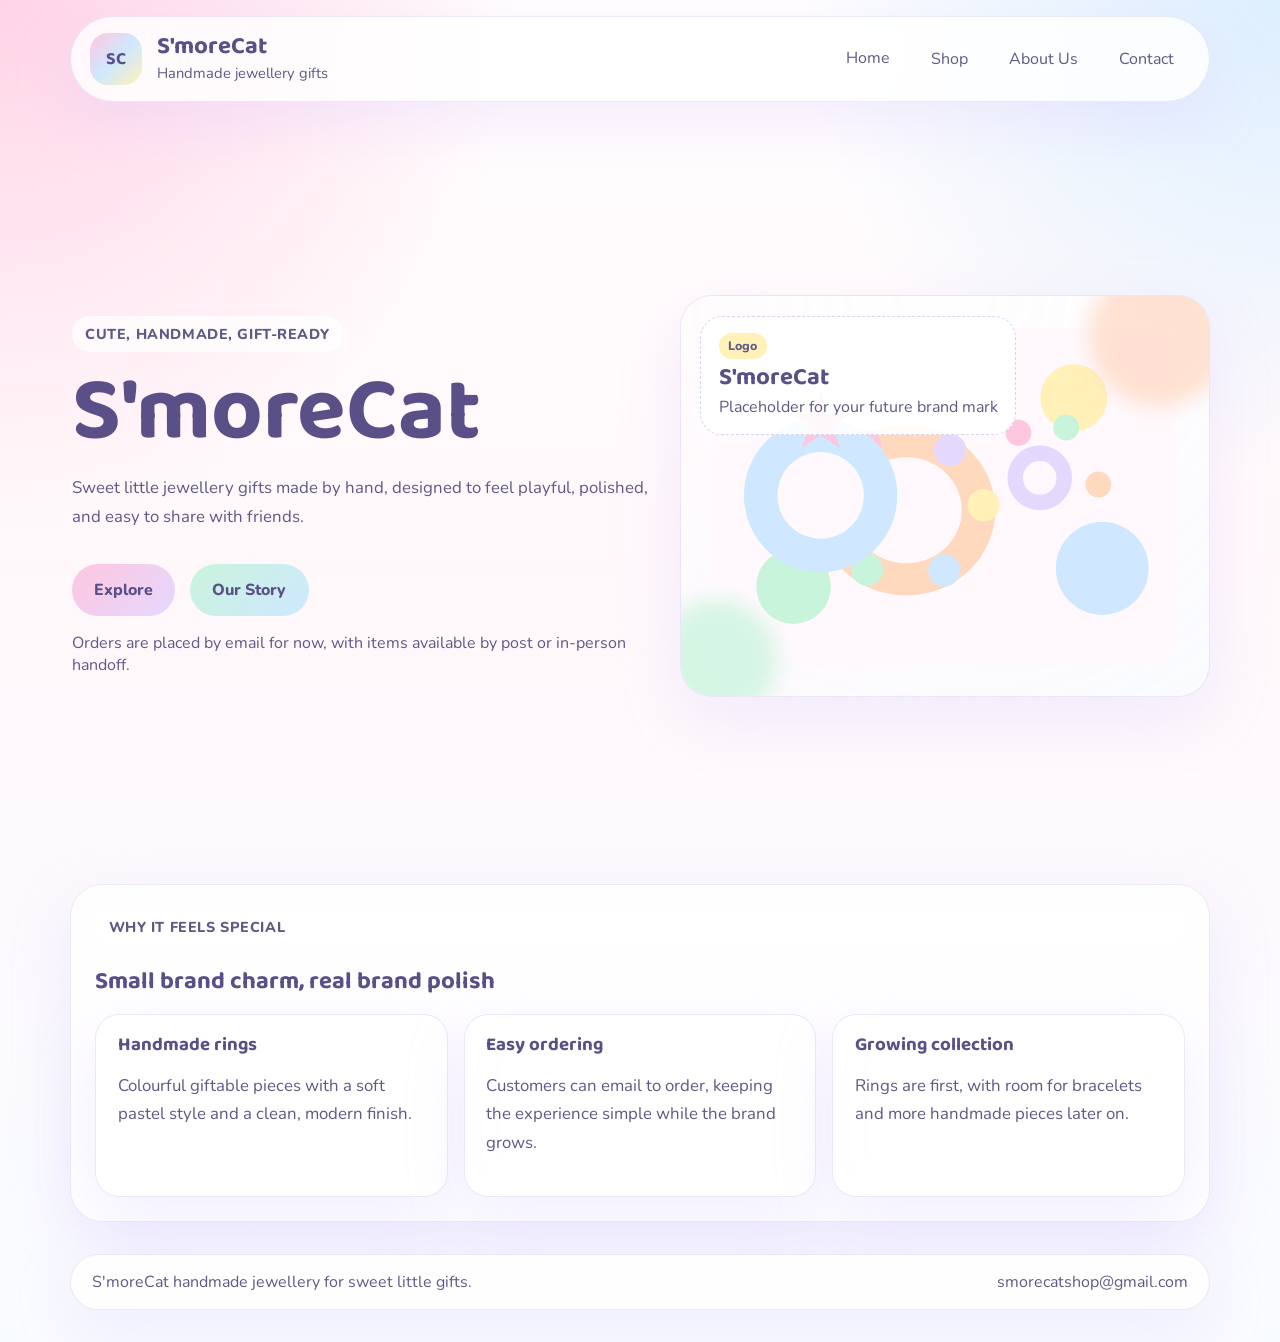
==== index.html @ ceff80d1 "Initial S'moreCat website" ====
<!DOCTYPE html>
<html lang="en">
  <head>
    <meta charset="UTF-8" />
    <meta name="viewport" content="width=device-width, initial-scale=1.0" />
    <title>S'moreCat | Handmade Jewellery Gifts</title>
    <meta
      name="description"
      content="S'moreCat makes cute handmade jewellery gifts with a pastel, playful style."
    />
    <link rel="preconnect" href="https://fonts.googleapis.com" />
    <link rel="preconnect" href="https://fonts.gstatic.com" crossorigin />
    <link
      href="https://fonts.googleapis.com/css2?family=Baloo+2:wght@500;600;700&family=Nunito:wght@400;500;700;800&display=swap"
      rel="stylesheet"
    />
    <link rel="stylesheet" href="./styles.css" />
  </head>
  <body>
    <div class="page-shell">
      <header class="site-header">
        <a class="brand" href="./index.html" aria-label="S'moreCat home">
          <span class="brand-mark" aria-hidden="true">SC</span>
          <span>
            <strong class="brand-name">S'moreCat</strong>
            <span class="brand-tag">Handmade jewellery gifts</span>
          </span>
        </a>
        <nav class="site-nav" aria-label="Main navigation">
          <a class="nav-link current" href="./index.html">Home</a>
          <a class="nav-link" href="./shop.html">Shop</a>
          <a class="nav-link" href="./about.html">About Us</a>
          <a class="nav-link" href="./contact.html">Contact</a>
        </nav>
      </header>

      <main>
        <section class="hero">
          <div class="hero-copy">
            <p class="eyebrow">Cute, handmade, gift-ready</p>
            <h1>S'moreCat</h1>
            <p class="hero-text">
              Sweet little jewellery gifts made by hand, designed to feel playful,
              polished, and easy to share with friends.
            </p>
            <div class="hero-actions">
              <a class="button button-primary" href="./shop.html">Explore</a>
              <a class="button button-secondary" href="./about.html">Our Story</a>
            </div>
            <p class="hero-note">
              Orders are placed by email for now, with items available by post or
              in-person handoff.
            </p>
          </div>

          <div class="hero-art" aria-label="Illustration area with logo placeholder">
            <div class="logo-placeholder">
              <span class="logo-badge">Logo</span>
              <h2>S'moreCat</h2>
              <p>Placeholder for your future brand mark</p>
            </div>
            <img
              src="./assets/hero-jewellery.svg"
              alt="Pastel illustration of rings and charms"
            />
          </div>
        </section>

        <section class="section-card">
          <div class="section-heading">
            <p class="eyebrow">Why it feels special</p>
            <h2>Small brand charm, real brand polish</h2>
          </div>
          <div class="feature-grid">
            <article class="feature-card">
              <h3>Handmade rings</h3>
              <p>
                Colourful giftable pieces with a soft pastel style and a clean,
                modern finish.
              </p>
            </article>
            <article class="feature-card">
              <h3>Easy ordering</h3>
              <p>
                Customers can email to order, keeping the experience simple while
                the brand grows.
              </p>
            </article>
            <article class="feature-card">
              <h3>Growing collection</h3>
              <p>
                Rings are first, with room for bracelets and more handmade pieces
                later on.
              </p>
            </article>
          </div>
        </section>
      </main>

      <footer class="site-footer">
        <p>S'moreCat handmade jewellery for sweet little gifts.</p>
        <a href="mailto:smorecatshop@gmail.com">smorecatshop@gmail.com</a>
      </footer>
    </div>
  </body>
</html>
---- styles.css ----
:root {
  --bg: #fffafc;
  --surface: rgba(255, 255, 255, 0.82);
  --surface-strong: #ffffff;
  --text: #5d5a85;
  --heading: #5b4f88;
  --pink: #ffc6df;
  --peach: #ffd9be;
  --yellow: #fff1b8;
  --mint: #c9f4dc;
  --sky: #cfe8ff;
  --lilac: #e5d8ff;
  --border: rgba(146, 132, 208, 0.18);
  --shadow: 0 20px 60px rgba(207, 182, 255, 0.22);
  --radius-xl: 32px;
  --radius-lg: 24px;
  --radius-md: 18px;
  --max-width: 1140px;
}

* {
  box-sizing: border-box;
}

html {
  scroll-behavior: smooth;
}

body {
  margin: 0;
  font-family: "Nunito", sans-serif;
  color: var(--text);
  background:
    radial-gradient(circle at top left, rgba(255, 198, 223, 0.75), transparent 28%),
    radial-gradient(circle at top right, rgba(207, 232, 255, 0.7), transparent 26%),
    linear-gradient(180deg, #fffefe 0%, #fff8fb 42%, #f8fbff 100%);
}

img {
  display: block;
  max-width: 100%;
}

a {
  color: inherit;
  text-decoration: none;
}

button,
input,
textarea {
  font: inherit;
}

.page-shell {
  width: min(calc(100% - 2rem), var(--max-width));
  margin: 0 auto;
  padding: 1rem 0 2rem;
}

.site-header,
.site-footer,
.section-card,
.product-card,
.feature-card,
.story-card,
.contact-card,
.contact-form,
.notice-banner {
  backdrop-filter: blur(18px);
  background: var(--surface);
  border: 1px solid var(--border);
  box-shadow: var(--shadow);
}

.site-header {
  display: flex;
  justify-content: space-between;
  align-items: center;
  gap: 1rem;
  padding: 1rem 1.2rem;
  border-radius: 999px;
  position: sticky;
  top: 1rem;
  z-index: 10;
}

.brand {
  display: inline-flex;
  align-items: center;
  gap: 0.9rem;
}

.brand-mark {
  display: grid;
  place-items: center;
  width: 52px;
  height: 52px;
  border-radius: 18px;
  background: linear-gradient(135deg, var(--pink), var(--sky), var(--yellow));
  color: var(--heading);
  font-family: "Baloo 2", cursive;
  font-size: 1.1rem;
  font-weight: 700;
}

.brand-name,
h1,
h2,
h3 {
  font-family: "Baloo 2", cursive;
  color: var(--heading);
  margin: 0;
  line-height: 1;
}

.brand-name {
  display: block;
  font-size: 1.5rem;
}

.brand-tag {
  display: block;
  margin-top: 0.2rem;
  font-size: 0.92rem;
}

.site-nav {
  display: flex;
  flex-wrap: wrap;
  justify-content: flex-end;
  gap: 0.55rem;
}

.nav-link {
  padding: 0.7rem 1rem;
  border-radius: 999px;
  transition: transform 180ms ease, background 180ms ease;
}

.nav-link:hover,
.nav-link:focus-visible,
.nav-link.current {
  background: rgba(255, 255, 255, 0.95);
  transform: translateY(-1px);
}

.hero,
.page-intro,
.story-layout,
.contact-grid {
  margin-top: 2rem;
}

.hero {
  display: grid;
  grid-template-columns: 1.05fr 0.95fr;
  gap: 1.5rem;
  align-items: center;
  min-height: calc(100vh - 11rem);
}

.hero-copy {
  padding: 1rem 0.25rem 1rem 0.1rem;
}

.eyebrow {
  display: inline-flex;
  margin: 0 0 1rem;
  padding: 0.5rem 0.85rem;
  border-radius: 999px;
  background: rgba(255, 255, 255, 0.72);
  font-size: 0.9rem;
  font-weight: 800;
  letter-spacing: 0.04em;
  text-transform: uppercase;
}

h1 {
  font-size: clamp(3rem, 8vw, 5.6rem);
}

.hero-text,
.page-intro p,
.future-copy,
.product-copy p,
.story-card p,
.feature-card p,
.contact-card p {
  line-height: 1.7;
  font-size: 1.05rem;
}

.hero-actions {
  display: flex;
  flex-wrap: wrap;
  gap: 0.9rem;
  margin: 2rem 0 1rem;
}

.button {
  display: inline-flex;
  align-items: center;
  justify-content: center;
  padding: 0.95rem 1.4rem;
  border: 0;
  border-radius: 999px;
  cursor: pointer;
  font-weight: 800;
  transition: transform 180ms ease, box-shadow 180ms ease;
}

.button:hover,
.button:focus-visible {
  transform: translateY(-2px);
  box-shadow: 0 16px 28px rgba(207, 182, 255, 0.28);
}

.button-primary {
  background: linear-gradient(135deg, var(--pink), var(--lilac));
  color: var(--heading);
}

.button-secondary,
.button-pill {
  background: linear-gradient(135deg, var(--mint), var(--sky));
  color: var(--heading);
}

.hero-note {
  max-width: 36rem;
  margin: 0;
}

.hero-art {
  position: relative;
  padding: 2rem;
  border-radius: var(--radius-xl);
  background:
    radial-gradient(circle at top, rgba(255, 255, 255, 0.95), rgba(255, 255, 255, 0.68)),
    linear-gradient(135deg, rgba(255, 198, 223, 0.32), rgba(207, 232, 255, 0.34));
  border: 1px solid var(--border);
  box-shadow: var(--shadow);
  overflow: hidden;
}

.hero-art::before,
.hero-art::after {
  content: "";
  position: absolute;
  border-radius: 50%;
  filter: blur(10px);
}

.hero-art::before {
  width: 140px;
  height: 140px;
  top: -30px;
  right: -20px;
  background: rgba(255, 214, 190, 0.7);
}

.hero-art::after {
  width: 120px;
  height: 120px;
  left: -24px;
  bottom: -24px;
  background: rgba(201, 244, 220, 0.75);
}

.logo-placeholder {
  position: absolute;
  top: 1.2rem;
  left: 1.2rem;
  padding: 1rem 1.1rem;
  border-radius: 22px;
  background: rgba(255, 255, 255, 0.88);
  border: 1px dashed rgba(146, 132, 208, 0.35);
}

.logo-badge {
  display: inline-block;
  margin-bottom: 0.45rem;
  padding: 0.3rem 0.6rem;
  border-radius: 999px;
  background: var(--yellow);
  font-size: 0.78rem;
  font-weight: 800;
}

.logo-placeholder p {
  margin: 0.35rem 0 0;
}

.section-card,
.notice-banner {
  border-radius: var(--radius-xl);
  padding: 1.5rem;
}

.section-card {
  margin-top: 1.6rem;
}

.section-heading {
  display: grid;
  gap: 0.5rem;
  margin-bottom: 1.25rem;
}

.section-heading h2,
.page-intro h1 {
  line-height: 1.05;
}

.feature-grid,
.product-grid,
.story-layout,
.contact-grid {
  display: grid;
  gap: 1rem;
}

.feature-grid {
  grid-template-columns: repeat(3, minmax(0, 1fr));
}

.feature-card,
.story-card {
  border-radius: var(--radius-lg);
  padding: 1.35rem;
}

.page-main {
  padding-top: 1rem;
}

.page-intro {
  max-width: 45rem;
}

.notice-banner {
  margin-top: 1.2rem;
  background: linear-gradient(135deg, rgba(255, 241, 184, 0.75), rgba(201, 244, 220, 0.65));
}

.notice-banner p {
  margin: 0;
  font-weight: 700;
}

.product-section {
  margin-top: 1.5rem;
}

.product-grid {
  grid-template-columns: repeat(3, minmax(0, 1fr));
}

.product-card {
  border-radius: var(--radius-xl);
  overflow: hidden;
}

.product-card img {
  aspect-ratio: 4 / 3;
  width: 100%;
  object-fit: cover;
  background: linear-gradient(135deg, rgba(255, 214, 190, 0.55), rgba(207, 232, 255, 0.55));
}

.product-copy {
  padding: 1.25rem;
}

.product-copy h3 {
  margin-bottom: 0.75rem;
  font-size: 1.7rem;
}

.future-section {
  margin-top: 1.5rem;
}

.story-layout {
  grid-template-columns: repeat(3, minmax(0, 1fr));
}

.contact-layout {
  padding-bottom: 1rem;
}

.contact-grid {
  grid-template-columns: 0.9fr 1.1fr;
  align-items: start;
}

.contact-card,
.contact-form {
  border-radius: var(--radius-xl);
  padding: 1.5rem;
}

.contact-email {
  display: inline-block;
  margin: 0.6rem 0 0.8rem;
  font-size: 1.2rem;
  font-weight: 800;
  color: var(--heading);
}

.contact-form {
  display: grid;
  gap: 1rem;
}

.contact-form label {
  display: grid;
  gap: 0.45rem;
  font-weight: 700;
}

.contact-form input,
.contact-form textarea {
  width: 100%;
  padding: 0.95rem 1rem;
  border: 1px solid rgba(146, 132, 208, 0.22);
  border-radius: 18px;
  background: rgba(255, 255, 255, 0.86);
  color: var(--text);
}

.contact-form textarea {
  resize: vertical;
}

.site-footer {
  display: flex;
  justify-content: space-between;
  align-items: center;
  gap: 1rem;
  margin-top: 2rem;
  padding: 1rem 1.3rem;
  border-radius: 999px;
}

.site-footer p {
  margin: 0;
}

@media (max-width: 920px) {
  .site-header,
  .hero,
  .feature-grid,
  .product-grid,
  .story-layout,
  .contact-grid,
  .site-footer {
    grid-template-columns: 1fr;
  }

  .site-header,
  .site-footer {
    border-radius: 28px;
  }

  .site-header,
  .site-footer,
  .hero-actions {
    flex-direction: column;
    align-items: stretch;
  }

  .site-nav {
    justify-content: stretch;
  }

  .nav-link {
    text-align: center;
  }

  .hero {
    min-height: auto;
  }
}

@media (max-width: 640px) {
  .page-shell {
    width: min(calc(100% - 1rem), var(--max-width));
    padding-top: 0.5rem;
  }

  .site-header,
  .hero-art,
  .section-card,
  .product-card,
  .story-card,
  .contact-card,
  .contact-form,
  .notice-banner,
  .site-footer {
    border-radius: 24px;
  }

  .logo-placeholder {
    position: static;
    margin-bottom: 1rem;
  }

  h1 {
    font-size: clamp(2.7rem, 12vw, 4rem);
  }

  .product-copy h3 {
    font-size: 1.5rem;
  }
}
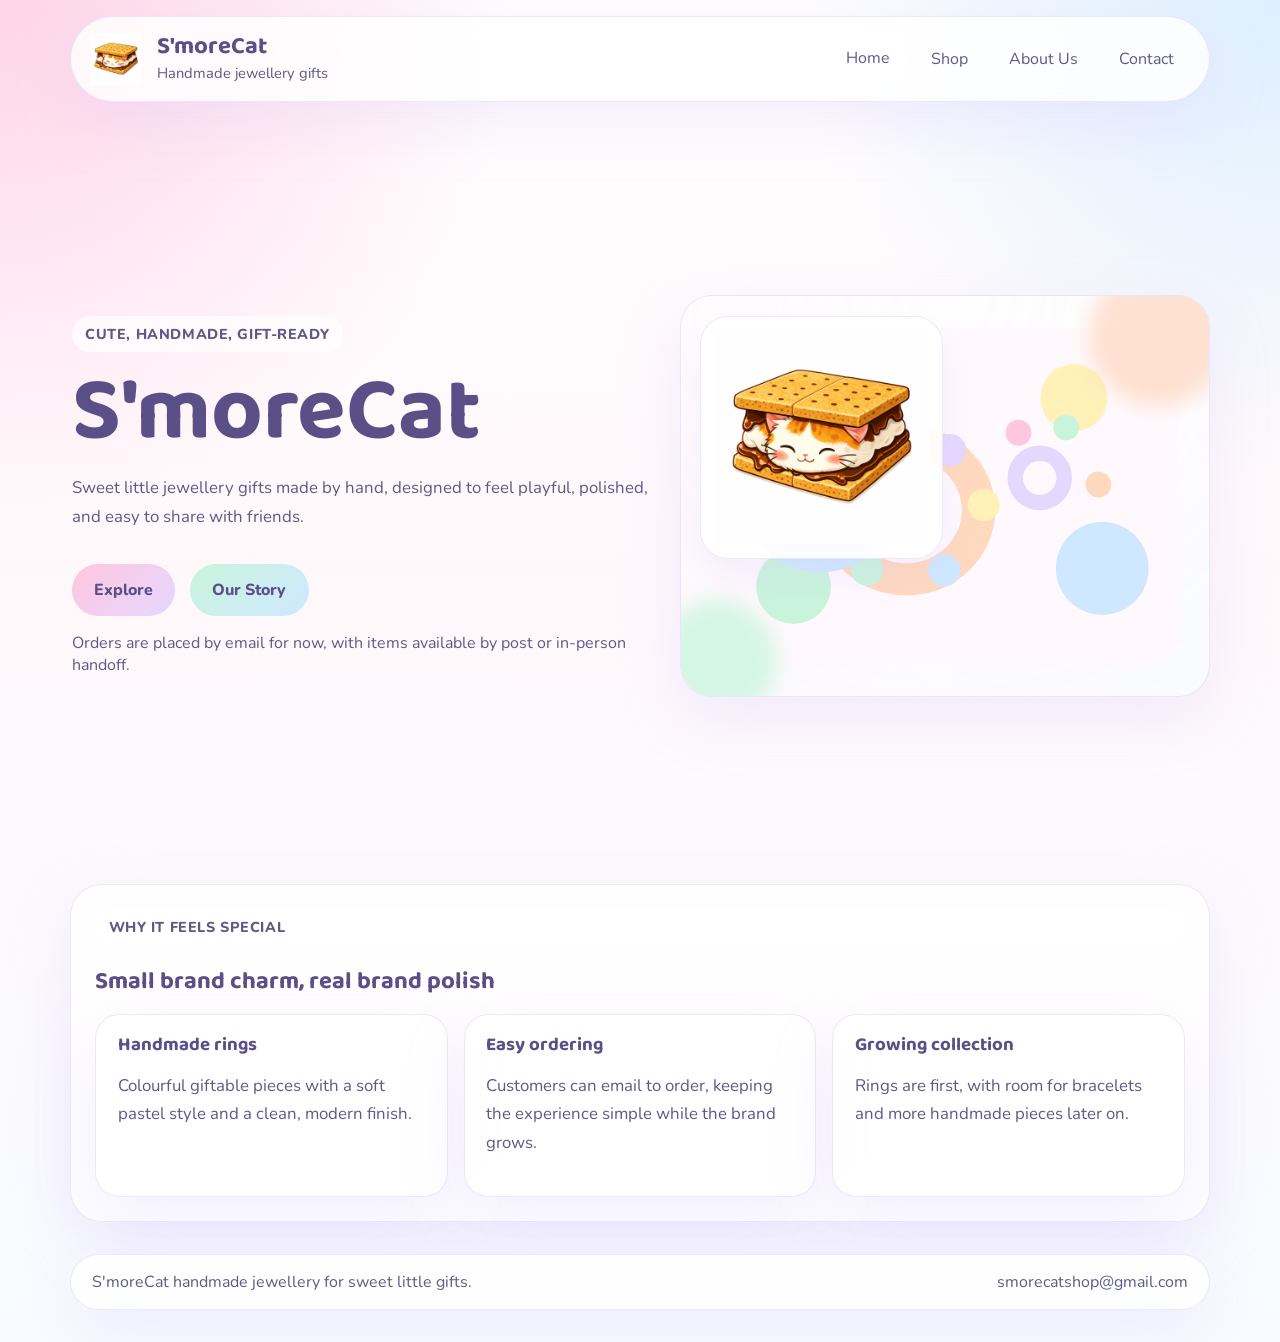
==== commit c332c671: "Add S'moreCat logo branding" ====
--- a/index.html
+++ b/index.html
@@ -20,7 +20,11 @@
     <div class="page-shell">
       <header class="site-header">
         <a class="brand" href="./index.html" aria-label="S'moreCat home">
-          <span class="brand-mark" aria-hidden="true">SC</span>
+          <img
+            class="brand-logo"
+            src="./assets/logo.png"
+            alt="S'moreCat logo"
+          />
           <span>
             <strong class="brand-name">S'moreCat</strong>
             <span class="brand-tag">Handmade jewellery gifts</span>
@@ -53,11 +57,13 @@
             </p>
           </div>
 
-          <div class="hero-art" aria-label="Illustration area with logo placeholder">
-            <div class="logo-placeholder">
-              <span class="logo-badge">Logo</span>
-              <h2>S'moreCat</h2>
-              <p>Placeholder for your future brand mark</p>
+          <div class="hero-art">
+            <div class="hero-logo-card">
+              <img
+                class="hero-logo"
+                src="./assets/logo.png"
+                alt="S'moreCat logo illustration"
+              />
             </div>
             <img
               src="./assets/hero-jewellery.svg"
--- a/styles.css
+++ b/styles.css
@@ -91,17 +91,10 @@
   gap: 0.9rem;
 }
 
-.brand-mark {
-  display: grid;
-  place-items: center;
+.brand-logo {
   width: 52px;
   height: 52px;
-  border-radius: 18px;
-  background: linear-gradient(135deg, var(--pink), var(--sky), var(--yellow));
-  color: var(--heading);
-  font-family: "Baloo 2", cursive;
-  font-size: 1.1rem;
-  font-weight: 700;
+  object-fit: contain;
 }
 
 .brand-name,
@@ -268,28 +261,21 @@
   background: rgba(201, 244, 220, 0.75);
 }
 
-.logo-placeholder {
+.hero-logo-card {
   position: absolute;
   top: 1.2rem;
   left: 1.2rem;
-  padding: 1rem 1.1rem;
-  border-radius: 22px;
+  width: min(46%, 250px);
+  padding: 0.8rem;
+  border-radius: 28px;
   background: rgba(255, 255, 255, 0.88);
-  border: 1px dashed rgba(146, 132, 208, 0.35);
-}
-
-.logo-badge {
-  display: inline-block;
-  margin-bottom: 0.45rem;
-  padding: 0.3rem 0.6rem;
-  border-radius: 999px;
-  background: var(--yellow);
-  font-size: 0.78rem;
-  font-weight: 800;
-}
-
-.logo-placeholder p {
-  margin: 0.35rem 0 0;
+  border: 1px solid rgba(146, 132, 208, 0.18);
+  box-shadow: 0 18px 36px rgba(207, 182, 255, 0.18);
+}
+
+.hero-logo {
+  width: 100%;
+  height: auto;
 }
 
 .section-card,
@@ -502,9 +488,10 @@
     border-radius: 24px;
   }
 
-  .logo-placeholder {
+  .hero-logo-card {
     position: static;
     margin-bottom: 1rem;
+    width: 100%;
   }
 
   h1 {
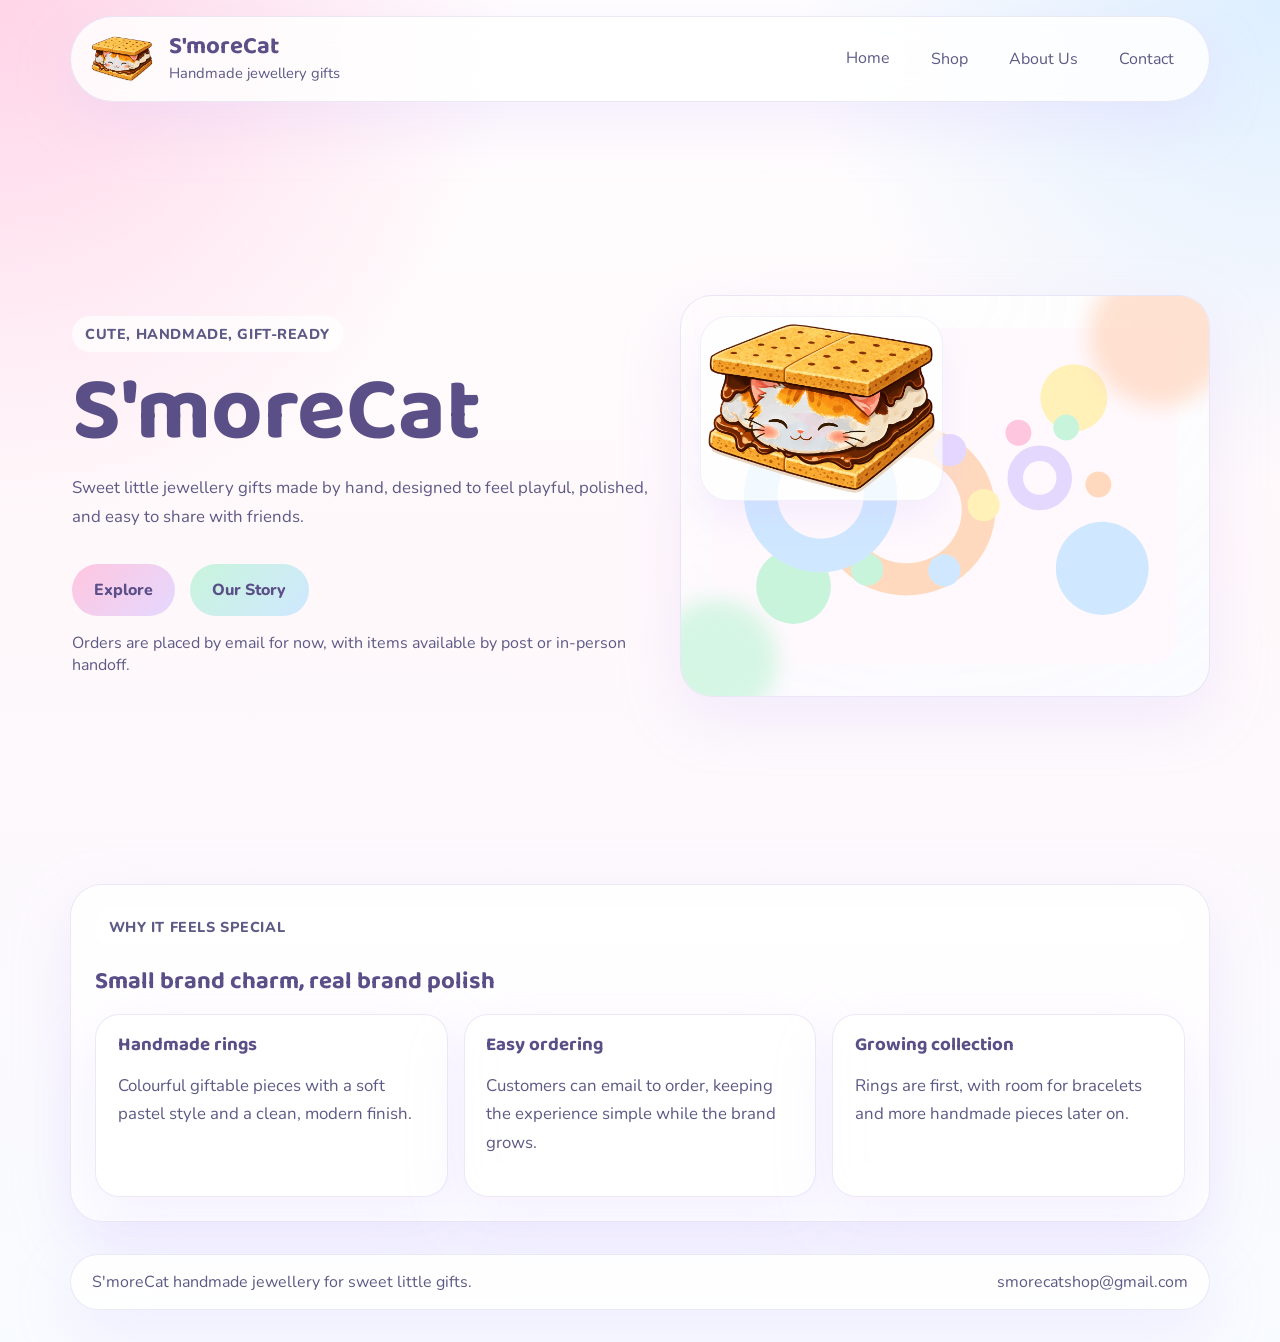
==== commit d636f863: "Use transparent logo asset" ====
--- a/index.html
+++ b/index.html
@@ -22,7 +22,7 @@
         <a class="brand" href="./index.html" aria-label="S'moreCat home">
           <img
             class="brand-logo"
-            src="./assets/logo.png"
+            src="./assets/logo-transparent.png"
             alt="S'moreCat logo"
           />
           <span>
@@ -61,7 +61,7 @@
             <div class="hero-logo-card">
               <img
                 class="hero-logo"
-                src="./assets/logo.png"
+                src="./assets/logo-transparent.png"
                 alt="S'moreCat logo illustration"
               />
             </div>
--- a/styles.css
+++ b/styles.css
@@ -92,7 +92,7 @@
 }
 
 .brand-logo {
-  width: 52px;
+  width: 64px;
   height: 52px;
   object-fit: contain;
 }
@@ -266,16 +266,17 @@
   top: 1.2rem;
   left: 1.2rem;
   width: min(46%, 250px);
-  padding: 0.8rem;
   border-radius: 28px;
-  background: rgba(255, 255, 255, 0.88);
-  border: 1px solid rgba(146, 132, 208, 0.18);
+  overflow: hidden;
+  background: rgba(255, 255, 255, 0.72);
+  border: 1px solid rgba(146, 132, 208, 0.12);
   box-shadow: 0 18px 36px rgba(207, 182, 255, 0.18);
 }
 
 .hero-logo {
   width: 100%;
   height: auto;
+  display: block;
 }
 
 .section-card,
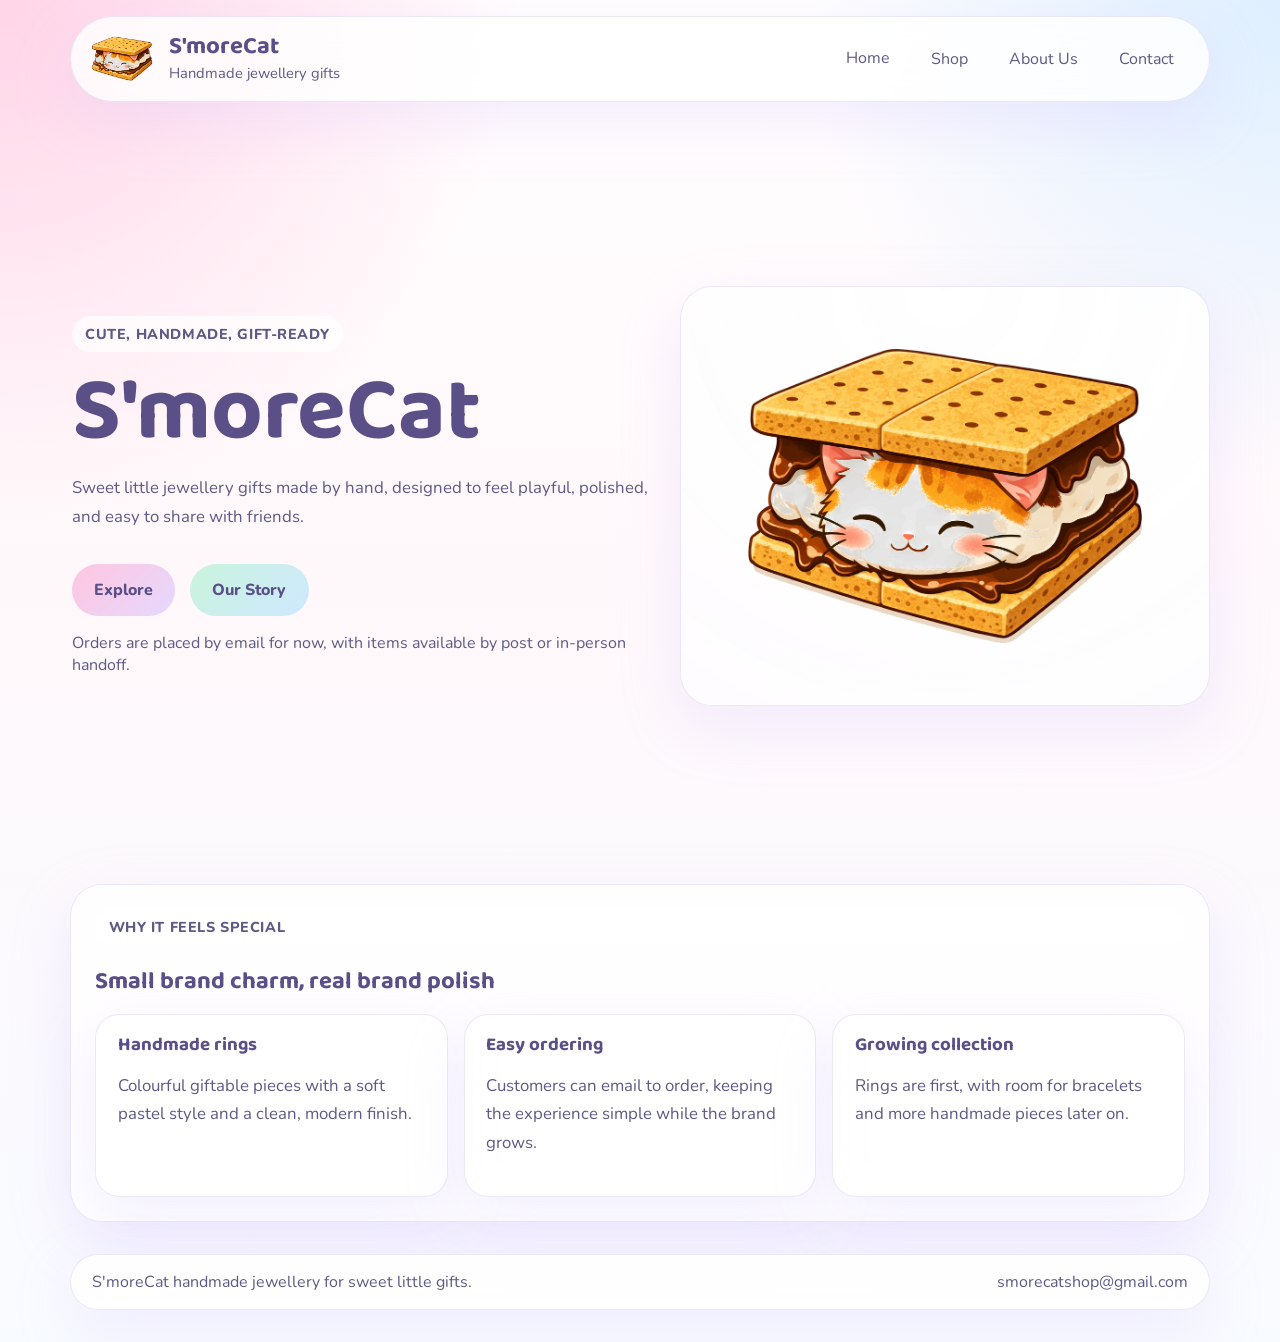
==== commit d0272a42: "Simplify homepage hero art" ====
--- a/index.html
+++ b/index.html
@@ -58,16 +58,10 @@
           </div>
 
           <div class="hero-art">
-            <div class="hero-logo-card">
-              <img
-                class="hero-logo"
-                src="./assets/logo-transparent.png"
-                alt="S'moreCat logo illustration"
-              />
-            </div>
             <img
-              src="./assets/hero-jewellery.svg"
-              alt="Pastel illustration of rings and charms"
+              class="hero-logo"
+              src="./assets/logo-transparent.png"
+              alt="S'moreCat logo illustration"
             />
           </div>
         </section>
--- a/styles.css
+++ b/styles.css
@@ -226,55 +226,20 @@
 }
 
 .hero-art {
-  position: relative;
+  display: grid;
+  place-items: center;
   padding: 2rem;
   border-radius: var(--radius-xl);
   background:
-    radial-gradient(circle at top, rgba(255, 255, 255, 0.95), rgba(255, 255, 255, 0.68)),
-    linear-gradient(135deg, rgba(255, 198, 223, 0.32), rgba(207, 232, 255, 0.34));
+    radial-gradient(circle at top, rgba(255, 255, 255, 0.96), rgba(255, 255, 255, 0.8)),
+    linear-gradient(135deg, rgba(255, 198, 223, 0.18), rgba(207, 232, 255, 0.18));
   border: 1px solid var(--border);
   box-shadow: var(--shadow);
-  overflow: hidden;
-}
-
-.hero-art::before,
-.hero-art::after {
-  content: "";
-  position: absolute;
-  border-radius: 50%;
-  filter: blur(10px);
-}
-
-.hero-art::before {
-  width: 140px;
-  height: 140px;
-  top: -30px;
-  right: -20px;
-  background: rgba(255, 214, 190, 0.7);
-}
-
-.hero-art::after {
-  width: 120px;
-  height: 120px;
-  left: -24px;
-  bottom: -24px;
-  background: rgba(201, 244, 220, 0.75);
-}
-
-.hero-logo-card {
-  position: absolute;
-  top: 1.2rem;
-  left: 1.2rem;
-  width: min(46%, 250px);
-  border-radius: 28px;
-  overflow: hidden;
-  background: rgba(255, 255, 255, 0.72);
-  border: 1px solid rgba(146, 132, 208, 0.12);
-  box-shadow: 0 18px 36px rgba(207, 182, 255, 0.18);
+  min-height: 420px;
 }
 
 .hero-logo {
-  width: 100%;
+  width: min(100%, 420px);
   height: auto;
   display: block;
 }
@@ -489,12 +454,6 @@
     border-radius: 24px;
   }
 
-  .hero-logo-card {
-    position: static;
-    margin-bottom: 1rem;
-    width: 100%;
-  }
-
   h1 {
     font-size: clamp(2.7rem, 12vw, 4rem);
   }
